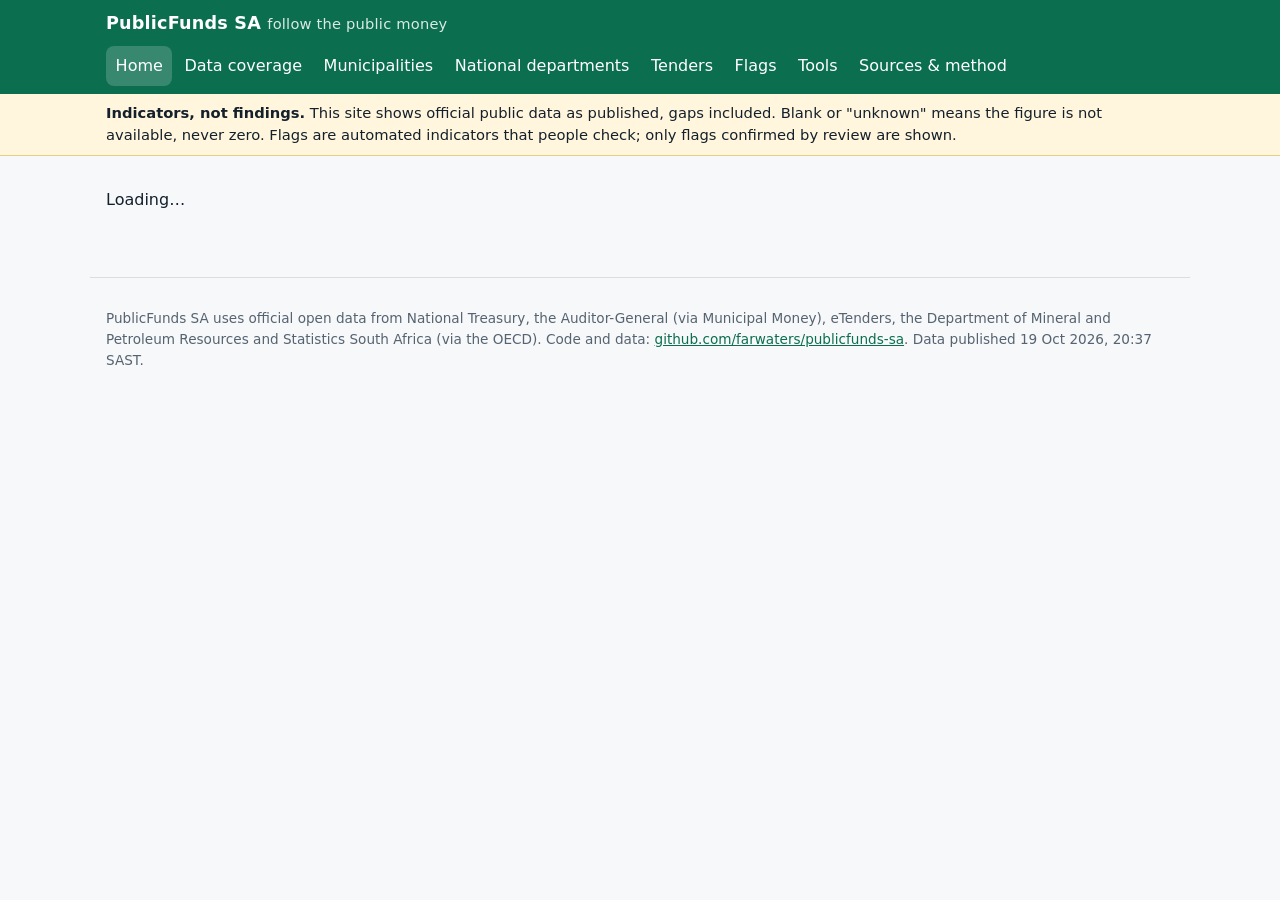
==== index.html @ 187c784e "Public dashboard on GitHub Pages (CHG-2026-007, ADR-0011) - Pages from branch main / (.nojekyll); ro" ====
<!doctype html>
<html lang="en"><head><meta charset="utf-8"><title>PublicFunds SA</title>
<meta name="viewport" content="width=device-width,initial-scale=1">
<meta http-equiv="refresh" content="0; url=apps/public-dashboard/">
<link rel="canonical" href="https://farwaters.github.io/publicfunds-sa/apps/public-dashboard/">
<link rel="icon" href="data:,"></head>
<body><p><a href="apps/public-dashboard/">Open the PublicFunds SA dashboard</a></p></body></html>
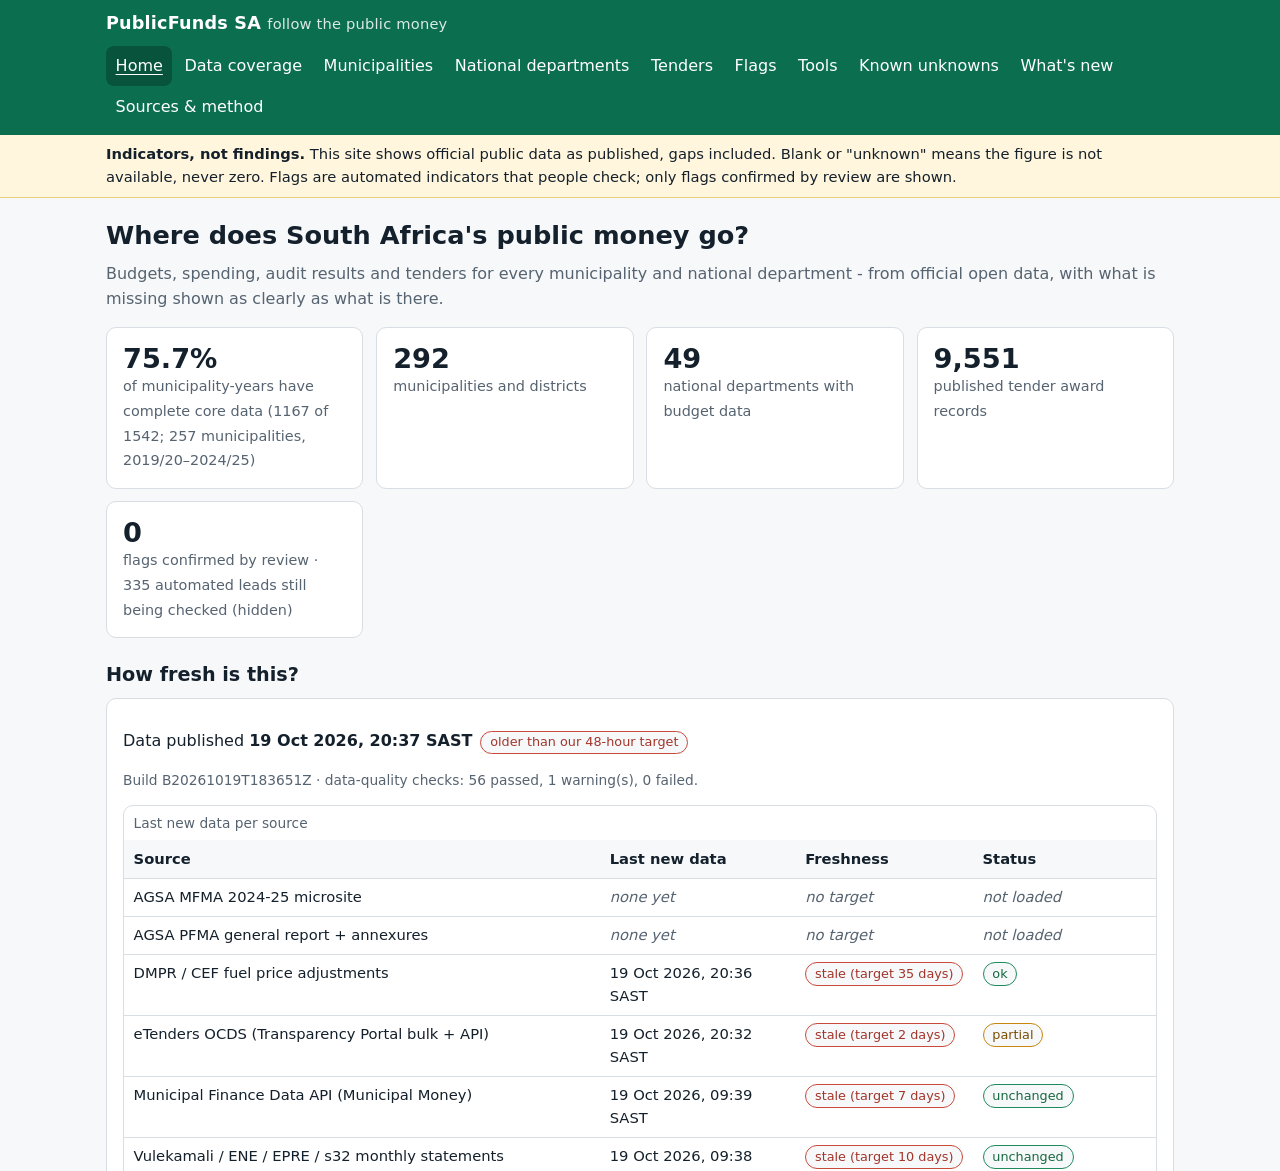
==== commit 115bcb8f: "Dashboard quick wins: social cards, What's new, known unknowns, report-an-error, accessibility - Ope" ====
--- a/index.html
+++ b/index.html
@@ -3,5 +3,12 @@
 <meta name="viewport" content="width=device-width,initial-scale=1">
 <meta http-equiv="refresh" content="0; url=apps/public-dashboard/">
 <link rel="canonical" href="https://farwaters.github.io/publicfunds-sa/apps/public-dashboard/">
-<link rel="icon" href="data:,"></head>
+<link rel="icon" href="data:,">
+<meta name="description" content="Budgets, spending, audit results and tenders for every South African municipality and national department, from official open data - with the gaps shown.">
+<meta property="og:type" content="website"><meta property="og:site_name" content="PublicFunds SA">
+<meta property="og:title" content="PublicFunds SA - follow South Africa's public money">
+<meta property="og:description" content="Budgets, spending, audit results and tenders from official open data, with the gaps shown.">
+<meta property="og:url" content="https://farwaters.github.io/publicfunds-sa/">
+<meta property="og:image" content="https://farwaters.github.io/publicfunds-sa/apps/public-dashboard/og-card.png"><meta property="og:image:width" content="1200"><meta property="og:image:height" content="630">
+<meta name="twitter:card" content="summary_large_image"><meta name="twitter:image" content="https://farwaters.github.io/publicfunds-sa/apps/public-dashboard/og-card.png"></head>
 <body><p><a href="apps/public-dashboard/">Open the PublicFunds SA dashboard</a></p></body></html>
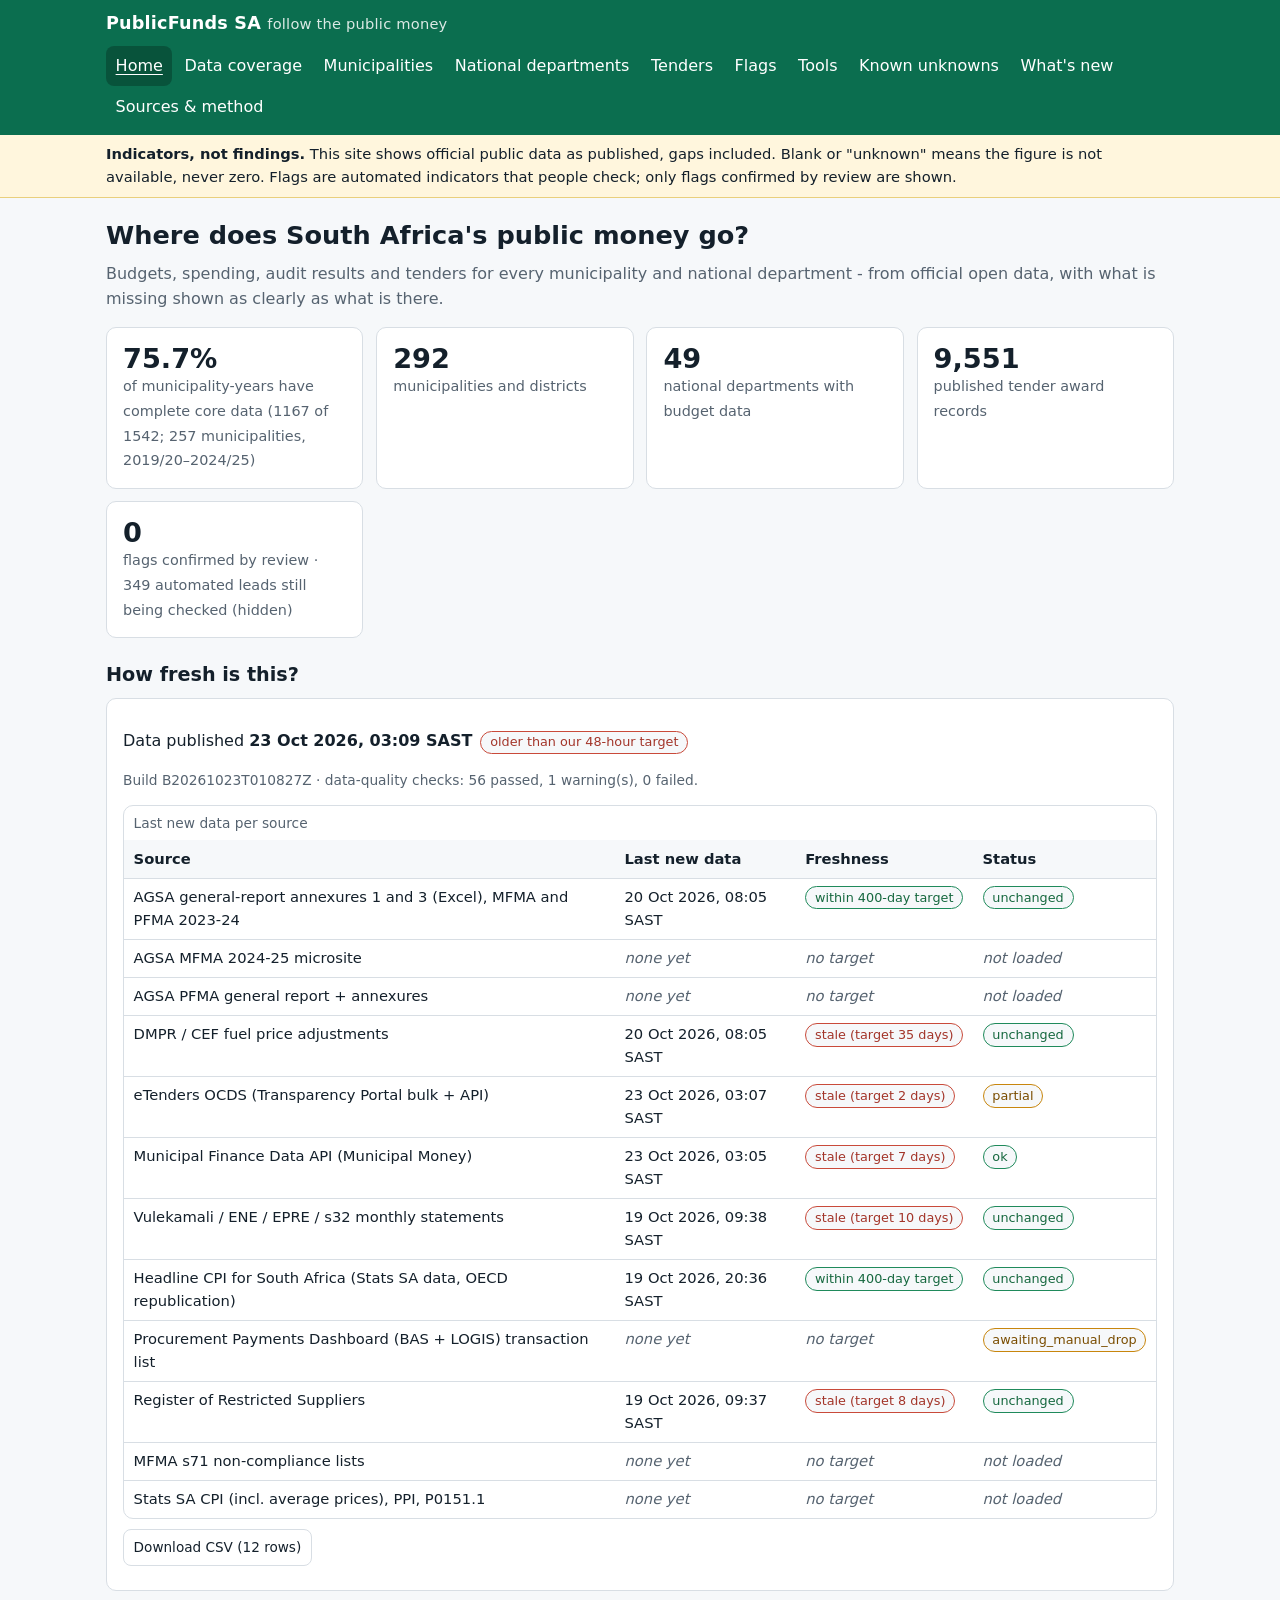
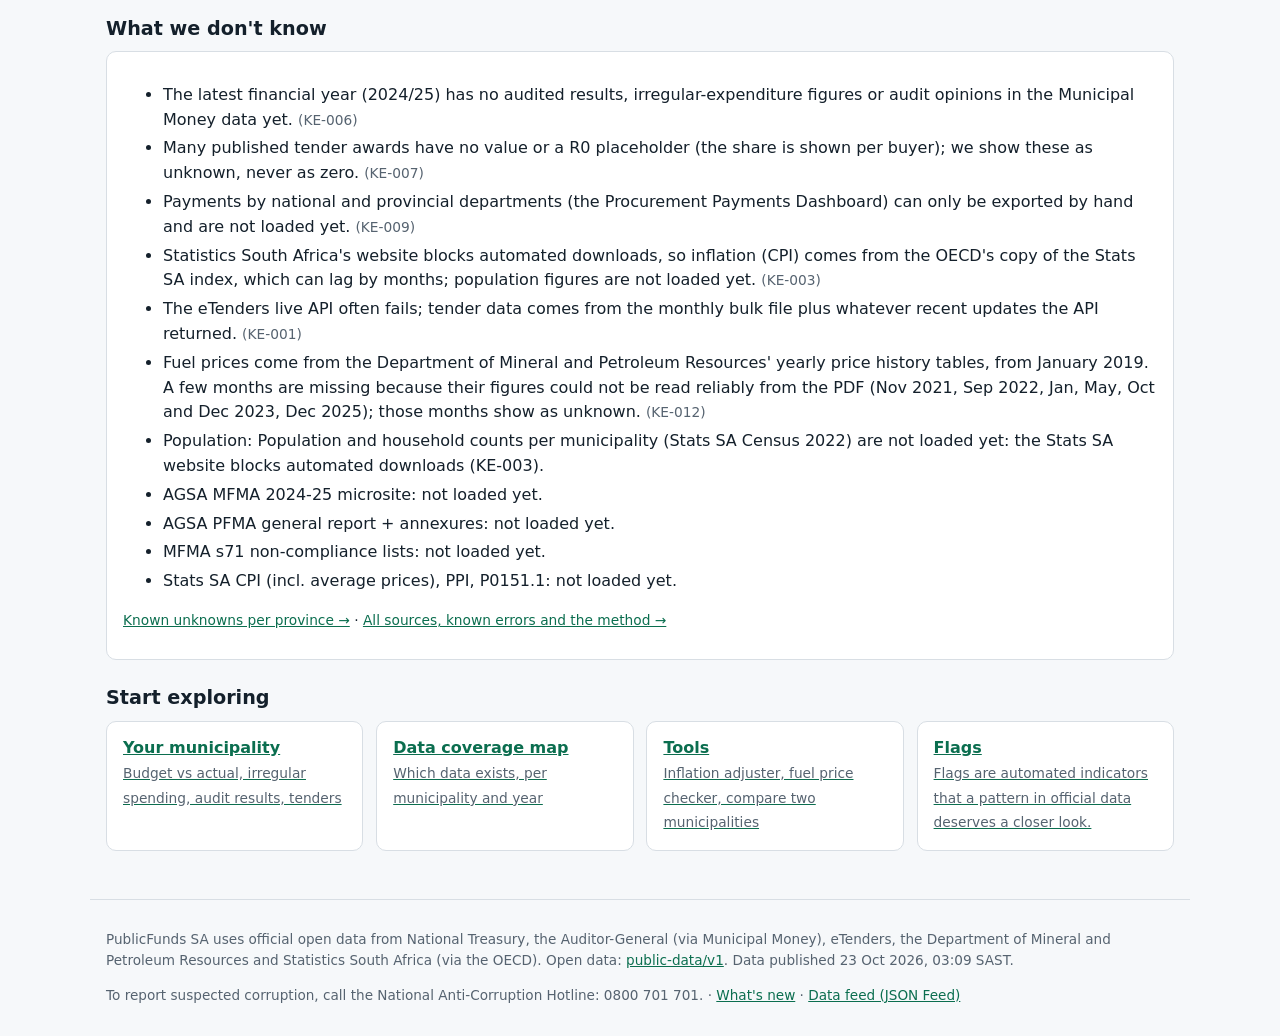
==== commit 102b0127: "CHG-2026-012: custom domain; stop disclosing repo in served/shared files" ====
--- a/index.html
+++ b/index.html
@@ -2,13 +2,13 @@
 <html lang="en"><head><meta charset="utf-8"><title>PublicFunds SA</title>
 <meta name="viewport" content="width=device-width,initial-scale=1">
 <meta http-equiv="refresh" content="0; url=apps/public-dashboard/">
-<link rel="canonical" href="https://farwaters.github.io/publicfunds-sa/apps/public-dashboard/">
+<link rel="canonical" href="https://publicfunds.grokforum.site/apps/public-dashboard/">
 <link rel="icon" href="data:,">
 <meta name="description" content="Budgets, spending, audit results and tenders for every South African municipality and national department, from official open data - with the gaps shown.">
 <meta property="og:type" content="website"><meta property="og:site_name" content="PublicFunds SA">
 <meta property="og:title" content="PublicFunds SA - follow South Africa's public money">
 <meta property="og:description" content="Budgets, spending, audit results and tenders from official open data, with the gaps shown.">
-<meta property="og:url" content="https://farwaters.github.io/publicfunds-sa/">
-<meta property="og:image" content="https://farwaters.github.io/publicfunds-sa/apps/public-dashboard/og-card.png"><meta property="og:image:width" content="1200"><meta property="og:image:height" content="630">
-<meta name="twitter:card" content="summary_large_image"><meta name="twitter:image" content="https://farwaters.github.io/publicfunds-sa/apps/public-dashboard/og-card.png"></head>
+<meta property="og:url" content="https://publicfunds.grokforum.site/">
+<meta property="og:image" content="https://publicfunds.grokforum.site/apps/public-dashboard/og-card.png"><meta property="og:image:width" content="1200"><meta property="og:image:height" content="630">
+<meta name="twitter:card" content="summary_large_image"><meta name="twitter:image" content="https://publicfunds.grokforum.site/apps/public-dashboard/og-card.png"></head>
 <body><p><a href="apps/public-dashboard/">Open the PublicFunds SA dashboard</a></p></body></html>
